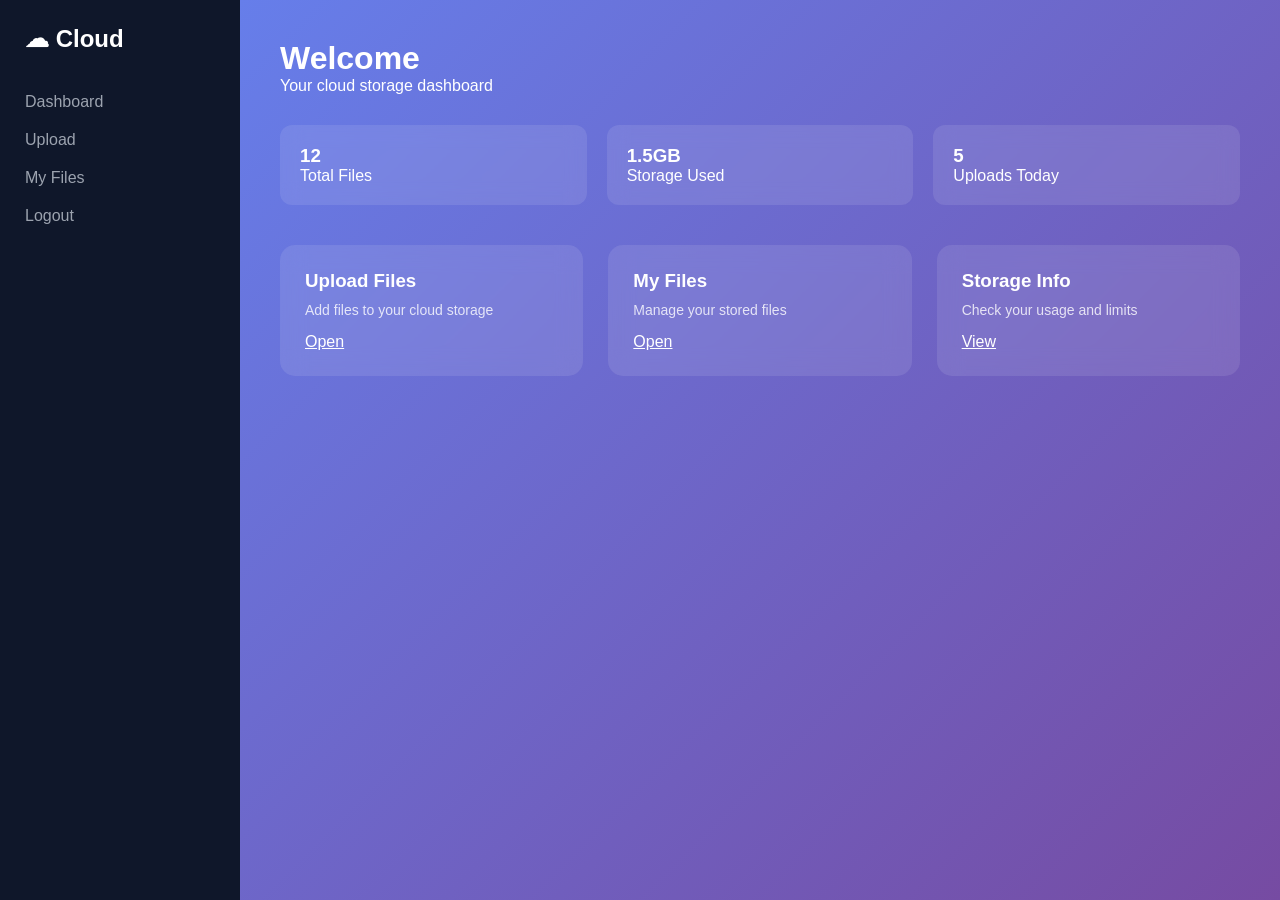
==== Frontend/dashboard.html @ 7c4956d0 "Initial frontend setup (login, register, dashboard, upload, files UI)" ====
<!DOCTYPE html>
<html lang="en">
<head>
    <meta charset="UTF-8">
    <title>Dashboard</title>
    <link rel="stylesheet" href="css/style.css">
</head>
<body>

<div class="dashboard">

    <!-- Sidebar -->
    <div class="sidebar">
        <h2>☁ Cloud</h2>
        <ul>
            <li><a href="#">Dashboard</a></li>
            <li><a href="upload.html">Upload</a></li>
            <li><a href="files.html">My Files</a></li>
            <li><a href="index.html">Logout</a></li>
        </ul>
    </div>

    <div class="main-content">

    <div class="top-bar">
        <h1>Welcome </h1>
        <p>Your cloud storage dashboard</p>
    </div>

    <!-- Stats -->
    <div class="stats">
        <div class="stat-box">
            <h3>12</h3>
            <p>Total Files</p>
        </div>

        <div class="stat-box">
            <h3>1.5GB</h3>
            <p>Storage Used</p>
        </div>

        <div class="stat-box">
            <h3>5</h3>
            <p>Uploads Today</p>
        </div>
    </div>

    <!-- Actions -->
    <div class="cards">
        <div class="card">
            <h3>Upload Files</h3>
            <p>Add files to your cloud storage</p>
            <a href="upload.html">Open</a>
        </div>

        <div class="card">
            <h3>My Files</h3>
            <p>Manage your stored files</p>
            <a href="files.html">Open</a>
        </div>

        <div class="card">
            <h3>Storage Info</h3>
            <p>Check your usage and limits</p>
            <a href="#">View</a>
        </div>
    </div>

</div>

</div>

</body>
</html>
---- Frontend/css/style.css ----
/* Reset */
* {
    margin: 0;
    padding: 0;
    box-sizing: border-box;
    font-family: 'Poppins', sans-serif;
}

/* Default body (for dashboard etc.) */
body {
    margin: 0;
}

/* ===== LOGIN / REGISTER PAGE ONLY ===== */
.auth-page {
    height: 100vh;
    background: linear-gradient(135deg, #667eea, #764ba2);
    display: flex;
    align-items: center;
    justify-content: center;
}

/* Background shapes */
.background .shape {
    position: absolute;
    border-radius: 50%;
    filter: blur(80px);
}

.shape:first-child {
    width: 300px;
    height: 300px;
    background: #ff6ec4;
    top: -100px;
    left: -100px;
}

.shape:last-child {
    width: 300px;
    height: 300px;
    background: #7873f5;
    bottom: -100px;
    right: -100px;
}

/* Login Box */
.login-box {
    position: relative;
    width: 350px;
    padding: 40px;
    border-radius: 15px;
    background: rgba(255, 255, 255, 0.1);
    backdrop-filter: blur(15px);
    color: #fff;
    text-align: center;
    box-shadow: 0 10px 25px rgba(0,0,0,0.2);
}

.login-box h2 {
    margin-bottom: 10px;
}

.login-box p {
    margin-bottom: 25px;
    font-size: 14px;
}

/* Input Fields */
.input-box {
    position: relative;
    margin-bottom: 25px;
}

.input-box input {
    width: 100%;
    padding: 12px;
    border: none;
    outline: none;
    border-radius: 8px;
    background: rgba(255,255,255,0.2);
    color: white;
}

.input-box label {
    position: absolute;
    left: 12px;
    top: 12px;
    font-size: 14px;
    color: #ddd;
    transition: 0.3s;
}

.input-box input:focus + label,
.input-box input:valid + label {
    top: -10px;
    font-size: 12px;
    color: #fff;
}

/* Button */
button {
    width: 100%;
    padding: 12px;
    border: none;
    border-radius: 8px;
    background: #ffffff;
    color: #333;
    font-weight: 600;
    cursor: pointer;
}

button:hover {
    background: #ddd;
}

/* Signup */
.signup-text {
    margin-top: 15px;
    font-size: 14px;
}

.signup-text a {
    color: #fff;
    font-weight: 500;
}

/* Eye icon */
.toggle {
    position: absolute;
    right: 10px;
    top: 12px;
    cursor: pointer;
}

/* ===== DASHBOARD ===== */
.dashboard {
    display: flex;
    height: 100vh;
    width: 100%;
}

/* Sidebar */
.sidebar {
    width: 240px;
    background: #0f172a;
    color: white;
    padding: 25px;
}

.sidebar h2 {
    margin-bottom: 40px;
}

.sidebar ul {
    list-style: none;
}

.sidebar ul li {
    margin: 20px 0;
}

.sidebar ul li a {
    color: #9ca3af;
    text-decoration: none;
}

.sidebar ul li a:hover {
    color: white;
}

/* Main Content */
.main-content {
    flex: 1;
    padding: 40px;
    background: linear-gradient(135deg, #667eea, #764ba2);
    color: white;
}

/* Top */
.top-bar {
    margin-bottom: 30px;
}

/* Stats Row */
.stats {
    display: flex;
    gap: 20px;
    margin-bottom: 40px;
}

.stat-box {
    flex: 1;
    padding: 20px;
    border-radius: 12px;
    background: rgba(255,255,255,0.1);
    backdrop-filter: blur(10px);
}

/* Cards Section */
.cards {
    display: grid;
    grid-template-columns: repeat(auto-fit, minmax(250px, 1fr));
    gap: 25px;
}

/* Card */
.card {
    background: rgba(255,255,255,0.1);
    padding: 25px;
    border-radius: 15px;
    backdrop-filter: blur(12px);
    transition: 0.3s;
}

.card:hover {
    transform: translateY(-6px);
}

.card h3 {
    margin-bottom: 10px;
}

.card p {
    font-size: 14px;
    opacity: 0.8;
}

.card a {
    display: inline-block;
    margin-top: 15px;
    color: #fff;
    font-weight: 500;
    text-decoration: underline;
}

/* Upload Page */
.upload-container {
    margin-top: 30px;
}

/* Upload Box */
.upload-box {
    border: 2px dashed rgba(255,255,255,0.4);
    border-radius: 15px;
    padding: 40px;
    text-align: center;
    cursor: pointer;
    background: rgba(255,255,255,0.05);
    transition: 0.3s;
}

.upload-box:hover {
    background: rgba(255,255,255,0.1);
}

.upload-box input {
    display: none;
}

.upload-box p {
    font-size: 16px;
    margin-bottom: 5px;
}

.upload-box span {
    font-size: 13px;
    opacity: 0.7;
}

/* Upload Button */
.upload-btn {
    margin-top: 20px;
    padding: 12px 25px;
    border: none;
    border-radius: 8px;
    background: white;
    color: #333;
    font-weight: 600;
    cursor: pointer;
}

.upload-btn:hover {
    background: #ddd;
}

/* File Table */
.file-table {
    margin-top: 30px;
    background: rgba(255,255,255,0.05);
    padding: 20px;
    border-radius: 12px;
    backdrop-filter: blur(10px);
}

/* Table */
table {
    width: 100%;
    border-collapse: collapse;
    color: white;
}

th, td {
    padding: 15px;
    text-align: left;
}

th {
    border-bottom: 1px solid rgba(255,255,255,0.2);
}

tr {
    border-bottom: 1px solid rgba(255,255,255,0.1);
}


.download, .delete {
    background: rgba(255,255,255,0.12);
    color: white;
    border: 1px solid rgba(255,255,255,0.2);
    padding: 8px 14px;
    border-radius: 8px;
    cursor: pointer;
    backdrop-filter: blur(8px);
    transition: 0.3s;
}

.download:hover, .delete:hover {
    background: rgba(255,255,255,0.25);
}

.download:hover {
    opacity: 0.8;
}

.delete:hover {
    opacity: 0.8;
}
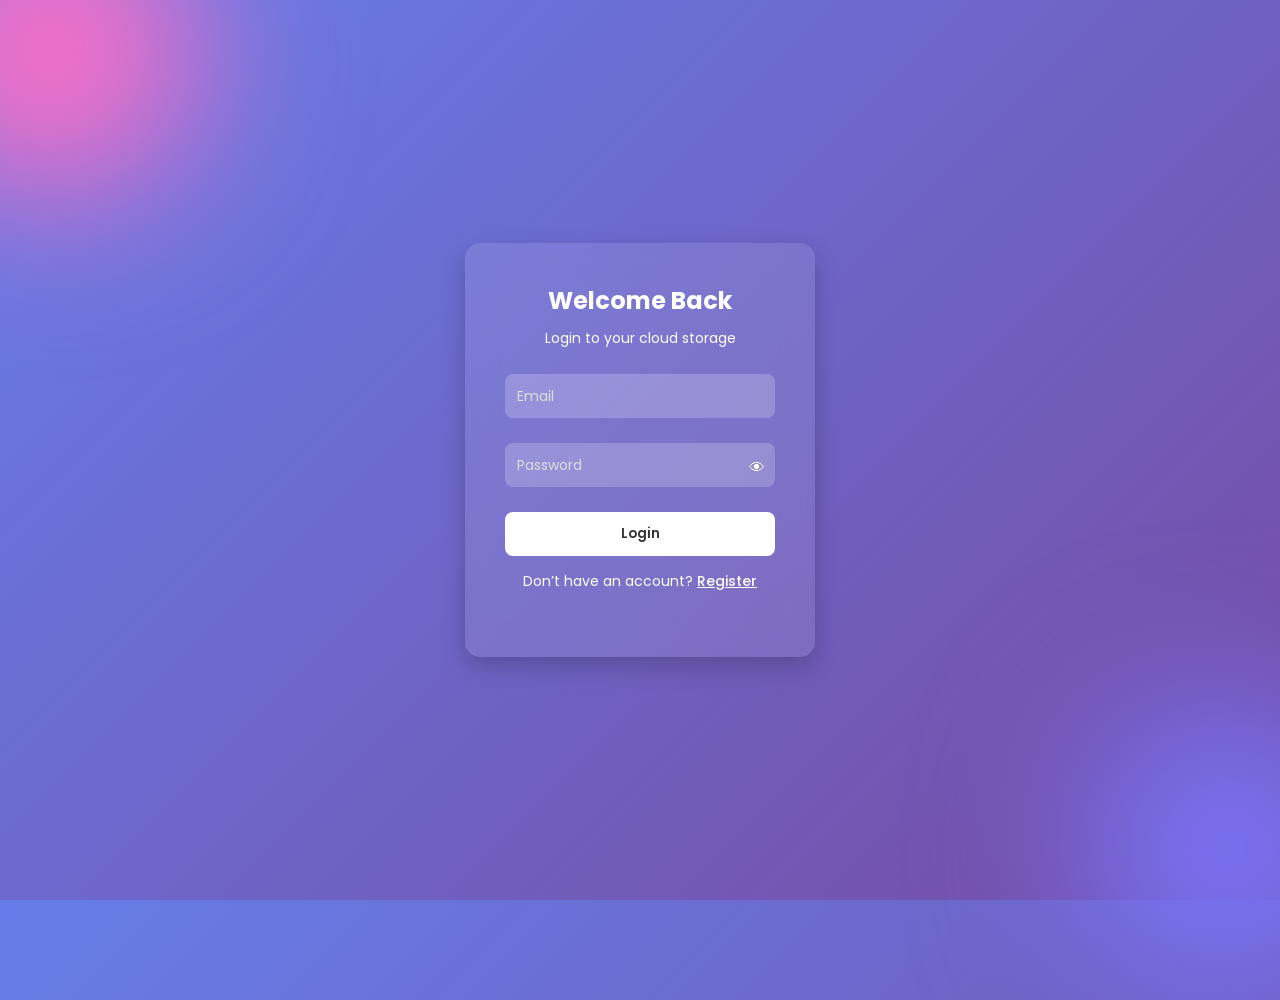
==== commit b98c2bb0: "Added dashboard script for user session handling" ====
--- a/Frontend/dashboard.html
+++ b/Frontend/dashboard.html
@@ -16,59 +16,78 @@
             <li><a href="#">Dashboard</a></li>
             <li><a href="upload.html">Upload</a></li>
             <li><a href="files.html">My Files</a></li>
-            <li><a href="index.html">Logout</a></li>
+            <li><a href="#" id="logout">Logout</a></li>
         </ul>
     </div>
 
     <div class="main-content">
 
-    <div class="top-bar">
-        <h1>Welcome </h1>
-        <p>Your cloud storage dashboard</p>
-    </div>
-
-    <!-- Stats -->
-    <div class="stats">
-        <div class="stat-box">
-            <h3>12</h3>
-            <p>Total Files</p>
+        <div class="top-bar">
+            <h1 id="welcomeText">Welcome</h1>
+            <p>Your cloud storage dashboard</p>
         </div>
 
-        <div class="stat-box">
-            <h3>1.5GB</h3>
-            <p>Storage Used</p>
+        <!-- Stats -->
+        <div class="stats">
+            <div class="stat-box">
+                <h3>12</h3>
+                <p>Total Files</p>
+            </div>
+
+            <div class="stat-box">
+                <h3>1.5GB</h3>
+                <p>Storage Used</p>
+            </div>
+
+            <div class="stat-box">
+                <h3>5</h3>
+                <p>Uploads Today</p>
+            </div>
         </div>
 
-        <div class="stat-box">
-            <h3>5</h3>
-            <p>Uploads Today</p>
-        </div>
-    </div>
+        <!-- Actions -->
+        <div class="cards">
+            <div class="card">
+                <h3>Upload Files</h3>
+                <p>Add files to your cloud storage</p>
+                <a href="upload.html">Open</a>
+            </div>
 
-    <!-- Actions -->
-    <div class="cards">
-        <div class="card">
-            <h3>Upload Files</h3>
-            <p>Add files to your cloud storage</p>
-            <a href="upload.html">Open</a>
+            <div class="card">
+                <h3>My Files</h3>
+                <p>Manage your stored files</p>
+                <a href="files.html">Open</a>
+            </div>
+
+            <div class="card">
+                <h3>Storage Info</h3>
+                <p>Check your usage and limits</p>
+                <a href="#">View</a>
+            </div>
         </div>
 
-        <div class="card">
-            <h3>My Files</h3>
-            <p>Manage your stored files</p>
-            <a href="files.html">Open</a>
-        </div>
-
-        <div class="card">
-            <h3>Storage Info</h3>
-            <p>Check your usage and limits</p>
-            <a href="#">View</a>
-        </div>
     </div>
 
 </div>
 
-</div>
+<!-- 🔥 SCRIPT -->
+<script>
+    // Get user from localStorage
+    const user = JSON.parse(localStorage.getItem("user"));
+
+    // If no user → redirect to login
+    if (!user) {
+        window.location.href = "index.html";
+    } else {
+        document.getElementById("welcomeText").innerText = "Welcome " + user.name;
+    }
+
+    // Logout
+    document.getElementById("logout").addEventListener("click", function () {
+        localStorage.removeItem("user");
+        window.location.href = "index.html";
+    });
+</script>
 
 </body>
 </html>
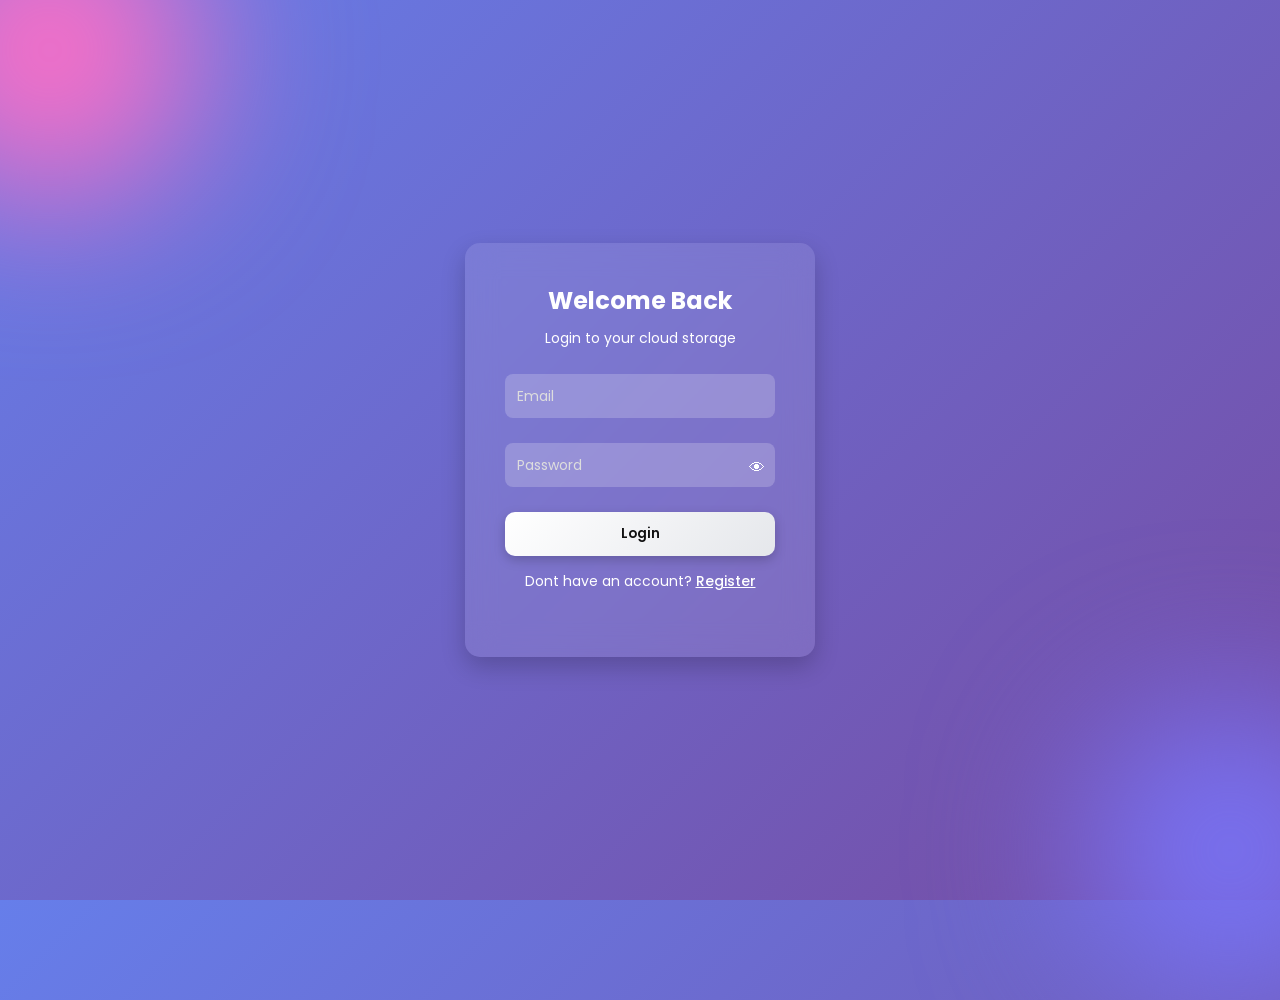
==== commit dd058daf: "Replaced alerts with custom messages" ====
--- a/Frontend/dashboard.html
+++ b/Frontend/dashboard.html
@@ -1,4 +1,5 @@
 <!DOCTYPE html>
+
 <html lang="en">
 <head>
     <meta charset="UTF-8">
@@ -9,85 +10,169 @@
 
 <div class="dashboard">
 
-    <!-- Sidebar -->
-    <div class="sidebar">
-        <h2>☁ Cloud</h2>
-        <ul>
-            <li><a href="#">Dashboard</a></li>
-            <li><a href="upload.html">Upload</a></li>
-            <li><a href="files.html">My Files</a></li>
-            <li><a href="#" id="logout">Logout</a></li>
-        </ul>
+```
+<!-- Sidebar -->
+<div class="sidebar">
+    <h2>☁ Cloud</h2>
+    <ul>
+        <li><a href="#">Dashboard</a></li>
+        <li><a href="upload.html">Upload</a></li>
+        <li><a href="files.html">My Files</a></li>
+        <li><a href="#" id="logout">Logout</a></li>
+    </ul>
+</div>
+
+<!-- Main Content -->
+<div class="main-content">
+
+    <div class="top-bar">
+        <h1 id="welcomeText">Welcome</h1>
+        <p>Your cloud storage dashboard</p>
     </div>
 
-    <div class="main-content">
-
-        <div class="top-bar">
-            <h1 id="welcomeText">Welcome</h1>
-            <p>Your cloud storage dashboard</p>
+    <!-- Stats -->
+    <div class="stats">
+        <div class="stat-box">
+            <h3 id="totalFiles">0</h3>
+            <p>Total Files</p>
         </div>
 
-        <!-- Stats -->
-        <div class="stats">
-            <div class="stat-box">
-                <h3>12</h3>
-                <p>Total Files</p>
-            </div>
-
-            <div class="stat-box">
-                <h3>1.5GB</h3>
-                <p>Storage Used</p>
-            </div>
-
-            <div class="stat-box">
-                <h3>5</h3>
-                <p>Uploads Today</p>
-            </div>
+        <div class="stat-box">
+            <h3 id="storageUsed">0 MB</h3>
+            <p>Storage Used</p>
         </div>
 
-        <!-- Actions -->
-        <div class="cards">
-            <div class="card">
-                <h3>Upload Files</h3>
-                <p>Add files to your cloud storage</p>
-                <a href="upload.html">Open</a>
-            </div>
+        <div class="stat-box">
+            <h3 id="uploadsToday">0</h3>
+            <p>Uploads Today</p>
+        </div>
+    </div>
 
-            <div class="card">
-                <h3>My Files</h3>
-                <p>Manage your stored files</p>
-                <a href="files.html">Open</a>
-            </div>
-
-            <div class="card">
-                <h3>Storage Info</h3>
-                <p>Check your usage and limits</p>
-                <a href="#">View</a>
-            </div>
+    <!-- Actions -->
+    <div class="cards">
+        <div class="card">
+            <h3>Upload Files</h3>
+            <p>Add files to your cloud storage</p>
+            <a href="upload.html">Open</a>
         </div>
 
+        <div class="card">
+            <h3>My Files</h3>
+            <p>Manage your stored files</p>
+            <a href="files.html">Open</a>
+        </div>
+
+        <div class="card">
+            <h3>Storage Info</h3>
+            <p>Check your usage and limits</p>
+            <a href="#" onclick="showStorage()">View</a>
+        </div>
     </div>
 
 </div>
+```
 
-<!-- 🔥 SCRIPT -->
+</div>
+
+<!-- ✅ Message Box -->
+
+<div id="messageBox" class="message-box"></div>
+
 <script>
-    // Get user from localStorage
-    const user = JSON.parse(localStorage.getItem("user"));
+const user = JSON.parse(localStorage.getItem("user"));
+const token = localStorage.getItem("token");
 
-    // If no user → redirect to login
-    if (!user) {
-        window.location.href = "index.html";
-    } else {
-        document.getElementById("welcomeText").innerText = "Welcome " + user.name;
+// Protect page
+if (!user || !token) {
+    window.location.href = "index.html";
+} else {
+    document.getElementById("welcomeText").innerText = "Welcome " + user.name;
+}
+
+// Logout
+document.getElementById("logout").addEventListener("click", () => {
+    localStorage.removeItem("user");
+    localStorage.removeItem("token");
+    window.location.href = "index.html";
+});
+
+// ✅ Message function
+function showMessage(text, type = "success") {
+    const box = document.getElementById("messageBox");
+
+    box.innerText = text;
+    box.className = "message-box show " + type;
+
+    setTimeout(() => {
+        box.classList.remove("show");
+    }, 2500);
+}
+
+// Load stats
+async function loadStats() {
+    try {
+        const res = await fetch("http://127.0.0.1:5000/files", {
+            headers: {
+                "Authorization": token
+            }
+        });
+
+        const files = await res.json();
+
+        // Total files
+        document.getElementById("totalFiles").innerText = files.length;
+
+        // Storage used
+        let totalSize = 0;
+        files.forEach(file => {
+            totalSize += Number(file.size) || 0;
+        });
+
+        const sizeMB = (totalSize / (1024 * 1024)).toFixed(2);
+        document.getElementById("storageUsed").innerText = sizeMB + " MB";
+
+        // Uploads today
+        const today = new Date().toDateString();
+        const todayCount = files.filter(file => {
+            return new Date(file.uploaded_at).toDateString() === today;
+        }).length;
+
+        document.getElementById("uploadsToday").innerText = todayCount;
+
+    } catch (error) {
+        showMessage("Error loading data ❌", "error");
     }
+}
 
-    // Logout
-    document.getElementById("logout").addEventListener("click", function () {
-        localStorage.removeItem("user");
-        window.location.href = "index.html";
-    });
+// Storage info
+async function showStorage() {
+    try {
+        const res = await fetch("http://127.0.0.1:5000/files", {
+            headers: {
+                "Authorization": token
+            }
+        });
+
+        const files = await res.json();
+
+        let totalSize = 0;
+        files.forEach(file => {
+            totalSize += Number(file.size) || 0;
+        });
+
+        const usedMB = (totalSize / (1024 * 1024)).toFixed(2);
+        const maxStorageMB = 100;
+        const percent = ((usedMB / maxStorageMB) * 100).toFixed(1);
+
+        showMessage(`📦 ${usedMB} MB used • ${percent}% of ${maxStorageMB} MB`);
+
+    } catch (error) {
+        showMessage("Error fetching storage info ❌", "error");
+    }
+}
+
+loadStats();
 </script>
 
 </body>
-</html>+</html>
--- a/Frontend/css/style.css
+++ b/Frontend/css/style.css
@@ -1,337 +1,348 @@
-/* Reset */
+/* ================= RESET ================= */
+
 * {
-    margin: 0;
-    padding: 0;
-    box-sizing: border-box;
-    font-family: 'Poppins', sans-serif;
-}
-
-/* Default body (for dashboard etc.) */
+  margin: 0;
+  padding: 0;
+  box-sizing: border-box;
+  font-family: 'Poppins', sans-serif;
+  transition: all 0.25s ease;
+  }
+
 body {
-    margin: 0;
-}
-
-/* ===== LOGIN / REGISTER PAGE ONLY ===== */
+margin: 0;
+}
+
+/* ================= AUTH (LOGIN / REGISTER) ================= */
 .auth-page {
-    height: 100vh;
-    background: linear-gradient(135deg, #667eea, #764ba2);
-    display: flex;
-    align-items: center;
-    justify-content: center;
+height: 100vh;
+background: linear-gradient(135deg, #667eea, #764ba2);
+display: flex;
+align-items: center;
+justify-content: center;
 }
 
 /* Background shapes */
 .background .shape {
-    position: absolute;
-    border-radius: 50%;
-    filter: blur(80px);
+position: absolute;
+border-radius: 50%;
+filter: blur(80px);
 }
 
 .shape:first-child {
-    width: 300px;
-    height: 300px;
-    background: #ff6ec4;
-    top: -100px;
-    left: -100px;
+width: 300px;
+height: 300px;
+background: #ff6ec4;
+top: -100px;
+left: -100px;
 }
 
 .shape:last-child {
-    width: 300px;
-    height: 300px;
-    background: #7873f5;
-    bottom: -100px;
-    right: -100px;
-}
-
-/* Login Box */
+width: 300px;
+height: 300px;
+background: #7873f5;
+bottom: -100px;
+right: -100px;
+}
+
+/* Login/Register box */
 .login-box {
-    position: relative;
-    width: 350px;
-    padding: 40px;
-    border-radius: 15px;
-    background: rgba(255, 255, 255, 0.1);
-    backdrop-filter: blur(15px);
-    color: #fff;
-    text-align: center;
-    box-shadow: 0 10px 25px rgba(0,0,0,0.2);
+width: 350px;
+padding: 40px;
+border-radius: 15px;
+background: rgba(255, 255, 255, 0.1);
+backdrop-filter: blur(15px);
+color: #fff;
+text-align: center;
+box-shadow: 0 10px 25px rgba(0,0,0,0.2);
 }
 
 .login-box h2 {
-    margin-bottom: 10px;
+margin-bottom: 10px;
 }
 
 .login-box p {
-    margin-bottom: 25px;
-    font-size: 14px;
-}
-
-/* Input Fields */
+margin-bottom: 25px;
+font-size: 14px;
+}
+
+/* Inputs */
 .input-box {
-    position: relative;
-    margin-bottom: 25px;
+position: relative;
+margin-bottom: 25px;
 }
 
 .input-box input {
-    width: 100%;
-    padding: 12px;
-    border: none;
-    outline: none;
-    border-radius: 8px;
-    background: rgba(255,255,255,0.2);
-    color: white;
+width: 100%;
+padding: 12px;
+border-radius: 8px;
+border: none;
+outline: none;
+background: rgba(255,255,255,0.2);
+color: white;
 }
 
 .input-box label {
-    position: absolute;
-    left: 12px;
-    top: 12px;
-    font-size: 14px;
-    color: #ddd;
-    transition: 0.3s;
-}
-
+position: absolute;
+left: 12px;
+top: 12px;
+font-size: 14px;
+color: #ddd;
+transition: 0.2s ease;
+}
+
+/* ✅ FIXED FLOATING LABEL */
 .input-box input:focus + label,
-.input-box input:valid + label {
-    top: -10px;
-    font-size: 12px;
-    color: #fff;
+.input-box input:not(:placeholder-shown) + label {
+top: -10px;
+font-size: 12px;
+color: #fff;
+}
+
+/* Toggle eye */
+.toggle {
+position: absolute;
+right: 10px;
+top: 12px;
+cursor: pointer;
 }
 
 /* Button */
 button {
-    width: 100%;
-    padding: 12px;
-    border: none;
-    border-radius: 8px;
-    background: #ffffff;
-    color: #333;
-    font-weight: 600;
-    cursor: pointer;
+width: 100%;
+padding: 12px;
+border-radius: 10px;
+border: none;
+background: linear-gradient(135deg, #ffffff, #e5e7eb);
+color: #111;
+font-weight: 600;
+cursor: pointer;
+box-shadow: 0 4px 12px rgba(0,0,0,0.2);
 }
 
 button:hover {
-    background: #ddd;
-}
-
-/* Signup */
+background: #ddd;
+}
+
+/* Signup text */
 .signup-text {
-    margin-top: 15px;
-    font-size: 14px;
+margin-top: 15px;
+font-size: 14px;
 }
 
 .signup-text a {
-    color: #fff;
-    font-weight: 500;
-}
-
-/* Eye icon */
-.toggle {
-    position: absolute;
-    right: 10px;
-    top: 12px;
-    cursor: pointer;
-}
-
-/* ===== DASHBOARD ===== */
+color: #fff;
+font-weight: 500;
+}
+
+/* ================= DASHBOARD ================= */
 .dashboard {
-    display: flex;
-    height: 100vh;
-    width: 100%;
+display: flex;
+height: 100vh;
+width: 100%;
 }
 
 /* Sidebar */
 .sidebar {
-    width: 240px;
-    background: #0f172a;
-    color: white;
-    padding: 25px;
+width: 240px;
+background: #0f172a;
+color: white;
+padding: 25px;
 }
 
 .sidebar h2 {
-    margin-bottom: 40px;
+margin-bottom: 40px;
 }
 
 .sidebar ul {
-    list-style: none;
+list-style: none;
 }
 
 .sidebar ul li {
-    margin: 20px 0;
+margin: 20px 0;
 }
 
 .sidebar ul li a {
-    color: #9ca3af;
-    text-decoration: none;
+color: #9ca3af;
+text-decoration: none;
 }
 
 .sidebar ul li a:hover {
-    color: white;
-}
-
-/* Main Content */
+color: white;
+padding-left: 6px;
+}
+
+/* Main */
 .main-content {
-    flex: 1;
-    padding: 40px;
-    background: linear-gradient(135deg, #667eea, #764ba2);
-    color: white;
+flex: 1;
+padding: 40px;
+background: linear-gradient(135deg, #667eea, #764ba2);
+color: white;
 }
 
 /* Top */
 .top-bar {
-    margin-bottom: 30px;
-}
-
-/* Stats Row */
+margin-bottom: 30px;
+}
+
+/* Stats */
 .stats {
-    display: flex;
-    gap: 20px;
-    margin-bottom: 40px;
+display: flex;
+gap: 20px;
+margin-bottom: 40px;
 }
 
 .stat-box {
-    flex: 1;
-    padding: 20px;
-    border-radius: 12px;
-    background: rgba(255,255,255,0.1);
-    backdrop-filter: blur(10px);
-}
-
-/* Cards Section */
+flex: 1;
+padding: 20px;
+border-radius: 12px;
+background: rgba(255,255,255,0.1);
+backdrop-filter: blur(10px);
+}
+
+/* Cards */
 .cards {
-    display: grid;
-    grid-template-columns: repeat(auto-fit, minmax(250px, 1fr));
-    gap: 25px;
-}
-
-/* Card */
+display: grid;
+grid-template-columns: repeat(auto-fit, minmax(250px, 1fr));
+gap: 25px;
+}
+
 .card {
-    background: rgba(255,255,255,0.1);
-    padding: 25px;
-    border-radius: 15px;
-    backdrop-filter: blur(12px);
-    transition: 0.3s;
+background: rgba(255,255,255,0.1);
+padding: 25px;
+border-radius: 15px;
+backdrop-filter: blur(12px);
 }
 
 .card:hover {
-    transform: translateY(-6px);
+transform: translateY(-6px) scale(1.02);
 }
 
 .card h3 {
-    margin-bottom: 10px;
+margin-bottom: 10px;
 }
 
 .card p {
-    font-size: 14px;
-    opacity: 0.8;
+font-size: 14px;
+opacity: 0.8;
 }
 
 .card a {
-    display: inline-block;
-    margin-top: 15px;
-    color: #fff;
-    font-weight: 500;
-    text-decoration: underline;
-}
-
-/* Upload Page */
+display: inline-block;
+margin-top: 15px;
+color: #fff;
+font-weight: 500;
+text-decoration: underline;
+}
+
+/* ================= UPLOAD ================= */
 .upload-container {
-    margin-top: 30px;
-}
-
-/* Upload Box */
+margin-top: 30px;
+}
+
 .upload-box {
-    border: 2px dashed rgba(255,255,255,0.4);
-    border-radius: 15px;
-    padding: 40px;
-    text-align: center;
-    cursor: pointer;
-    background: rgba(255,255,255,0.05);
-    transition: 0.3s;
+border: 2px dashed rgba(255,255,255,0.4);
+border-radius: 15px;
+padding: 40px;
+text-align: center;
+cursor: pointer;
+background: rgba(255,255,255,0.05);
 }
 
 .upload-box:hover {
-    background: rgba(255,255,255,0.1);
+background: rgba(255,255,255,0.12);
+transform: scale(1.02);
 }
 
 .upload-box input {
-    display: none;
-}
-
-.upload-box p {
-    font-size: 16px;
-    margin-bottom: 5px;
-}
-
-.upload-box span {
-    font-size: 13px;
-    opacity: 0.7;
-}
-
-/* Upload Button */
+display: none;
+}
+
+/* Upload button */
 .upload-btn {
-    margin-top: 20px;
-    padding: 12px 25px;
-    border: none;
-    border-radius: 8px;
-    background: white;
-    color: #333;
-    font-weight: 600;
-    cursor: pointer;
+margin-top: 20px;
+padding: 12px 25px;
+border-radius: 8px;
+background: white;
+color: #333;
+font-weight: 600;
+cursor: pointer;
 }
 
 .upload-btn:hover {
-    background: #ddd;
-}
-
-/* File Table */
+background: #ddd;
+}
+
+/* ================= FILE TABLE ================= */
 .file-table {
-    margin-top: 30px;
-    background: rgba(255,255,255,0.05);
-    padding: 20px;
-    border-radius: 12px;
-    backdrop-filter: blur(10px);
-}
-
-/* Table */
+margin-top: 30px;
+background: rgba(255,255,255,0.05);
+padding: 20px;
+border-radius: 12px;
+backdrop-filter: blur(10px);
+}
+
 table {
-    width: 100%;
-    border-collapse: collapse;
-    color: white;
+width: 100%;
+border-collapse: collapse;
+color: white;
 }
 
 th, td {
-    padding: 15px;
-    text-align: left;
+padding: 15px;
+text-align: left;
 }
 
 th {
-    border-bottom: 1px solid rgba(255,255,255,0.2);
+border-bottom: 1px solid rgba(255,255,255,0.2);
 }
 
 tr {
-    border-bottom: 1px solid rgba(255,255,255,0.1);
-}
-
-
+border-bottom: 1px solid rgba(255,255,255,0.1);
+}
+
+tr:hover {
+background: rgba(255,255,255,0.08);
+}
+
+/* Buttons */
 .download, .delete {
-    background: rgba(255,255,255,0.12);
-    color: white;
-    border: 1px solid rgba(255,255,255,0.2);
-    padding: 8px 14px;
-    border-radius: 8px;
-    cursor: pointer;
-    backdrop-filter: blur(8px);
-    transition: 0.3s;
-}
-
-.download:hover, .delete:hover {
-    background: rgba(255,255,255,0.25);
-}
-
-.download:hover {
-    opacity: 0.8;
-}
-
+background: rgba(255,255,255,0.12);
+color: white;
+border: 1px solid rgba(255,255,255,0.2);
+padding: 8px 14px;
+border-radius: 8px;
+cursor: pointer;
+backdrop-filter: blur(8px);
+}
+
+.download:hover,
 .delete:hover {
-    opacity: 0.8;
-}+background: rgba(255,255,255,0.25);
+}
+
+/* ================= MESSAGE BOX ================= */
+.message-box {
+position: fixed;
+top: 20px;
+right: 20px;
+background: #333;
+color: #fff;
+padding: 12px 18px;
+border-radius: 8px;
+font-size: 14px;
+opacity: 0;
+z-index: 1000;
+box-shadow: 0 6px 20px rgba(0,0,0,0.3);
+}
+
+.message-box.show {
+opacity: 1;
+}
+
+.message-box.success {
+background: #28a745;
+}
+
+.message-box.error {
+background: #dc3545;
+}
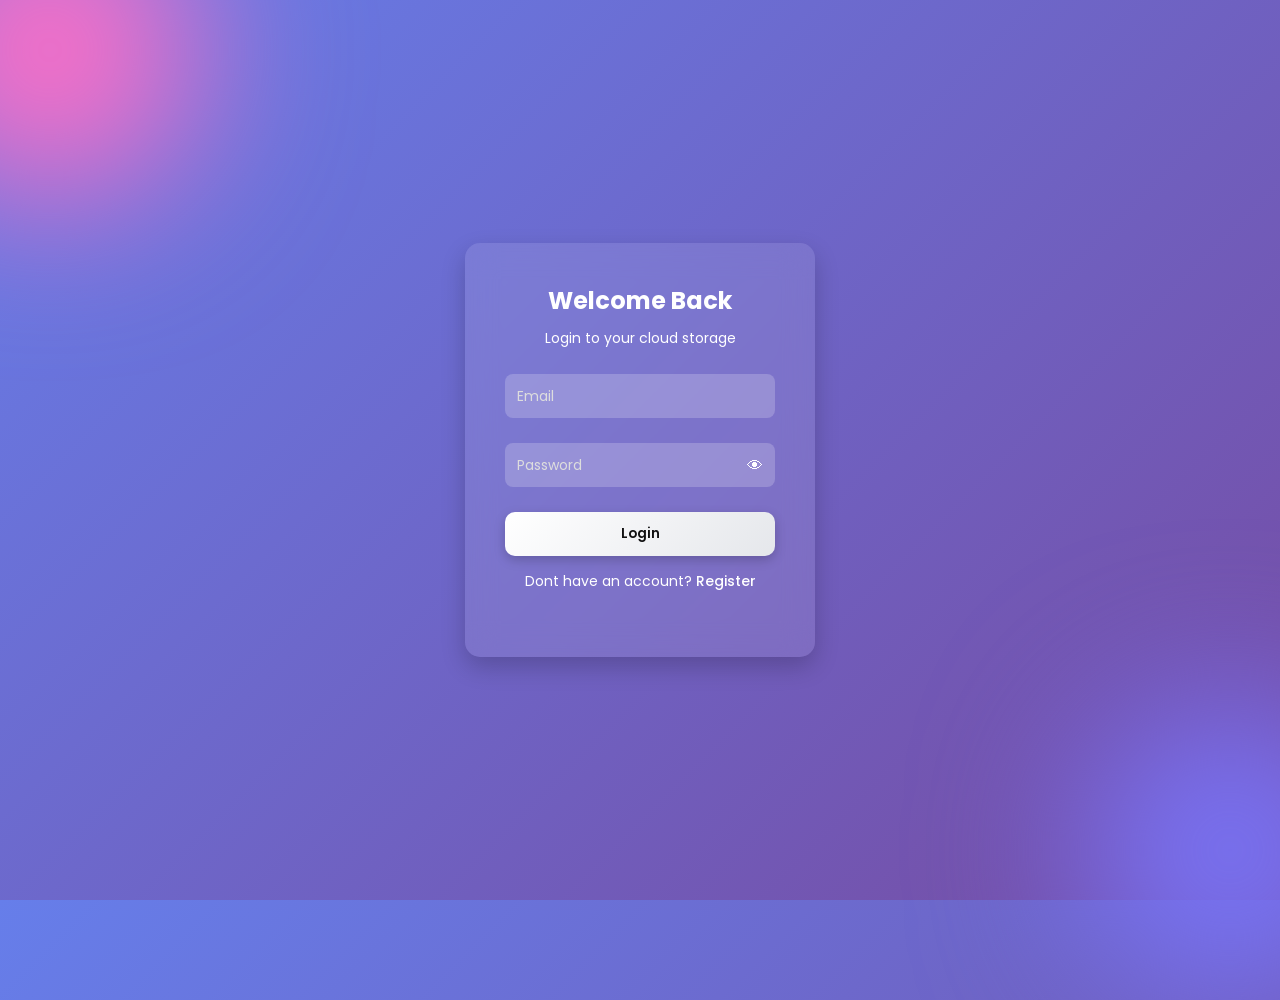
==== commit ea922141: "Added mobile responsive layout for dashboard, upload, and files" ====
--- a/Frontend/dashboard.html
+++ b/Frontend/dashboard.html
@@ -5,12 +5,12 @@
     <meta charset="UTF-8">
     <title>Dashboard</title>
     <link rel="stylesheet" href="css/style.css">
+    <meta name="viewport" content="width=device-width, initial-scale=1.0">
 </head>
 <body>
 
 <div class="dashboard">
 
-```
 <!-- Sidebar -->
 <div class="sidebar">
     <h2>☁ Cloud</h2>
@@ -70,13 +70,30 @@
     </div>
 
 </div>
-```
-
-</div>
-
-<!-- ✅ Message Box -->
+
+</div>
+
+<!-- ✅ MESSAGE BOX -->
 
 <div id="messageBox" class="message-box"></div>
+
+<!-- ✅ STORAGE MODAL -->
+
+<div id="storageModal" class="modal">
+    <div class="modal-content">
+        <h2>Storage Info</h2>
+
+
+    <p id="storageText"></p>
+
+    <div class="progress-bar">
+        <div id="progressFill"></div>
+    </div>
+
+    <button onclick="closeModal()">Close</button>
+</div>
+
+</div>
 
 <script>
 const user = JSON.parse(localStorage.getItem("user"));
@@ -96,7 +113,7 @@
     window.location.href = "index.html";
 });
 
-// ✅ Message function
+// ✅ CENTER MESSAGE
 function showMessage(text, type = "success") {
     const box = document.getElementById("messageBox");
 
@@ -119,10 +136,8 @@
 
         const files = await res.json();
 
-        // Total files
         document.getElementById("totalFiles").innerText = files.length;
 
-        // Storage used
         let totalSize = 0;
         files.forEach(file => {
             totalSize += Number(file.size) || 0;
@@ -131,7 +146,6 @@
         const sizeMB = (totalSize / (1024 * 1024)).toFixed(2);
         document.getElementById("storageUsed").innerText = sizeMB + " MB";
 
-        // Uploads today
         const today = new Date().toDateString();
         const todayCount = files.filter(file => {
             return new Date(file.uploaded_at).toDateString() === today;
@@ -144,7 +158,7 @@
     }
 }
 
-// Storage info
+// ✅ STORAGE MODAL (NEW)
 async function showStorage() {
     try {
         const res = await fetch("http://127.0.0.1:5000/files", {
@@ -164,11 +178,21 @@
         const maxStorageMB = 100;
         const percent = ((usedMB / maxStorageMB) * 100).toFixed(1);
 
-        showMessage(`📦 ${usedMB} MB used • ${percent}% of ${maxStorageMB} MB`);
+        document.getElementById("storageText").innerText =
+            `${usedMB} MB used out of ${maxStorageMB} MB`;
+
+        document.getElementById("progressFill").style.width = percent + "%";
+
+        document.getElementById("storageModal").style.display = "flex";
 
     } catch (error) {
-        showMessage("Error fetching storage info ❌", "error");
+        showMessage("Error fetching storage ❌", "error");
     }
+}
+
+// Close modal
+function closeModal() {
+    document.getElementById("storageModal").style.display = "none";
 }
 
 loadStats();
--- a/Frontend/css/style.css
+++ b/Frontend/css/style.css
@@ -1,348 +1,476 @@
 /* ================= RESET ================= */
-
 * {
-  margin: 0;
-  padding: 0;
-  box-sizing: border-box;
-  font-family: 'Poppins', sans-serif;
-  transition: all 0.25s ease;
-  }
+    margin: 0;
+    padding: 0;
+    box-sizing: border-box;
+    font-family: 'Poppins', sans-serif;
+    transition: all 0.25s ease;
+}
 
 body {
-margin: 0;
+    margin: 0;
+    background-color: #0f172a; /* Provides a solid base for transitions */
 }
 
 /* ================= AUTH (LOGIN / REGISTER) ================= */
 .auth-page {
-height: 100vh;
-background: linear-gradient(135deg, #667eea, #764ba2);
-display: flex;
-align-items: center;
-justify-content: center;
+    height: 100vh;
+    background: linear-gradient(135deg, #667eea, #764ba2);
+    display: flex;
+    align-items: center;
+    justify-content: center;
+    position: relative; /* Contain shapes */
+    overflow: hidden;
 }
 
 /* Background shapes */
 .background .shape {
-position: absolute;
-border-radius: 50%;
-filter: blur(80px);
+    position: absolute;
+    border-radius: 50%;
+    filter: blur(80px);
 }
 
 .shape:first-child {
-width: 300px;
-height: 300px;
-background: #ff6ec4;
-top: -100px;
-left: -100px;
+    width: 300px;
+    height: 300px;
+    background: #ff6ec4;
+    top: -100px;
+    left: -100px;
 }
 
 .shape:last-child {
-width: 300px;
-height: 300px;
-background: #7873f5;
-bottom: -100px;
-right: -100px;
+    width: 300px;
+    height: 300px;
+    background: #7873f5;
+    bottom: -100px;
+    right: -100px;
 }
 
 /* Login/Register box */
 .login-box {
-width: 350px;
-padding: 40px;
-border-radius: 15px;
-background: rgba(255, 255, 255, 0.1);
-backdrop-filter: blur(15px);
-color: #fff;
-text-align: center;
-box-shadow: 0 10px 25px rgba(0,0,0,0.2);
+    width: 350px;
+    padding: 40px;
+    border-radius: 15px;
+    background: rgba(255, 255, 255, 0.1);
+    backdrop-filter: blur(15px);
+    -webkit-backdrop-filter: blur(15px);
+    color: #fff;
+    text-align: center;
+    box-shadow: 0 10px 25px rgba(0,0,0,0.2);
+    z-index: 10;
 }
 
 .login-box h2 {
-margin-bottom: 10px;
+    margin-bottom: 10px;
 }
 
 .login-box p {
-margin-bottom: 25px;
-font-size: 14px;
+    margin-bottom: 25px;
+    font-size: 14px;
 }
 
 /* Inputs */
 .input-box {
-position: relative;
-margin-bottom: 25px;
+    position: relative;
+    margin-bottom: 25px;
 }
 
 .input-box input {
-width: 100%;
-padding: 12px;
-border-radius: 8px;
-border: none;
-outline: none;
-background: rgba(255,255,255,0.2);
-color: white;
+    width: 100%;
+    padding: 18px 12px 6px; /* Space for the floating label */
+    border-radius: 8px;
+    border: none;
+    outline: none;
+    background: rgba(255,255,255,0.2);
+    color: white;
 }
 
 .input-box label {
-position: absolute;
-left: 12px;
-top: 12px;
-font-size: 14px;
-color: #ddd;
-transition: 0.2s ease;
+    position: absolute;
+    left: 12px;
+    top: 50%;
+    transform: translateY(-50%);
+    font-size: 14px;
+    color: #ddd;
+    transition: 0.2s ease;
+    pointer-events: none;
 }
 
 /* ✅ FIXED FLOATING LABEL */
 .input-box input:focus + label,
 .input-box input:not(:placeholder-shown) + label {
-top: -10px;
-font-size: 12px;
-color: #fff;
+    top: 10px; /* Move within input padding */
+    transform: translateY(0);
+    font-size: 11px;
+    color: #fff;
 }
 
 /* Toggle eye */
 .toggle {
-position: absolute;
-right: 10px;
-top: 12px;
-cursor: pointer;
+    position: absolute;
+    right: 12px;
+    top: 50%;
+    transform: translateY(-50%);
+    cursor: pointer;
+    z-index: 5;
 }
 
 /* Button */
 button {
-width: 100%;
-padding: 12px;
-border-radius: 10px;
-border: none;
-background: linear-gradient(135deg, #ffffff, #e5e7eb);
-color: #111;
-font-weight: 600;
-cursor: pointer;
-box-shadow: 0 4px 12px rgba(0,0,0,0.2);
+    width: 100%;
+    padding: 12px;
+    border-radius: 10px;
+    border: none;
+    background: linear-gradient(135deg, #ffffff, #e5e7eb);
+    color: #111;
+    font-weight: 600;
+    cursor: pointer;
+    box-shadow: 0 4px 12px rgba(0,0,0,0.2);
 }
 
 button:hover {
-background: #ddd;
+    background: #ddd;
 }
 
 /* Signup text */
 .signup-text {
-margin-top: 15px;
-font-size: 14px;
+    margin-top: 15px;
+    font-size: 14px;
 }
 
 .signup-text a {
-color: #fff;
-font-weight: 500;
+    color: #fff;
+    font-weight: 500;
+    text-decoration: none;
 }
 
 /* ================= DASHBOARD ================= */
 .dashboard {
-display: flex;
-height: 100vh;
-width: 100%;
+    display: flex;
+    min-height: 100vh;
+    width: 100%;
 }
 
 /* Sidebar */
 .sidebar {
-width: 240px;
-background: #0f172a;
-color: white;
-padding: 25px;
+    width: 240px;
+    background: #0f172a;
+    color: white;
+    padding: 25px;
+    flex-shrink: 0; /* Prevents sidebar from shrinking */
 }
 
 .sidebar h2 {
-margin-bottom: 40px;
+    margin-bottom: 40px;
+    color: #7873f5;
 }
 
 .sidebar ul {
-list-style: none;
+    list-style: none;
 }
 
 .sidebar ul li {
-margin: 20px 0;
+    margin: 20px 0;
 }
 
 .sidebar ul li a {
-color: #9ca3af;
-text-decoration: none;
+    color: #9ca3af;
+    text-decoration: none;
+    display: block;
 }
 
 .sidebar ul li a:hover {
-color: white;
-padding-left: 6px;
+    color: white;
+    padding-left: 8px;
 }
 
 /* Main */
 .main-content {
-flex: 1;
-padding: 40px;
-background: linear-gradient(135deg, #667eea, #764ba2);
-color: white;
+    flex: 1;
+    padding: 40px;
+    background: linear-gradient(135deg, #667eea, #764ba2);
+    color: white;
+    overflow-y: auto; /* Ensures content is scrollable */
 }
 
 /* Top */
 .top-bar {
-margin-bottom: 30px;
+    margin-bottom: 30px;
 }
 
 /* Stats */
 .stats {
-display: flex;
-gap: 20px;
-margin-bottom: 40px;
+    display: flex;
+    gap: 20px;
+    margin-bottom: 40px;
+    flex-wrap: wrap;
 }
 
 .stat-box {
-flex: 1;
-padding: 20px;
-border-radius: 12px;
-background: rgba(255,255,255,0.1);
-backdrop-filter: blur(10px);
+    flex: 1;
+    min-width: 180px;
+    padding: 20px;
+    border-radius: 12px;
+    background: rgba(255,255,255,0.1);
+    backdrop-filter: blur(10px);
+    -webkit-backdrop-filter: blur(10px);
 }
 
 /* Cards */
 .cards {
-display: grid;
-grid-template-columns: repeat(auto-fit, minmax(250px, 1fr));
-gap: 25px;
+    display: grid;
+    grid-template-columns: repeat(auto-fit, minmax(250px, 1fr));
+    gap: 25px;
 }
 
 .card {
-background: rgba(255,255,255,0.1);
-padding: 25px;
-border-radius: 15px;
-backdrop-filter: blur(12px);
+    background: rgba(255,255,255,0.1);
+    padding: 25px;
+    border-radius: 15px;
+    backdrop-filter: blur(12px);
+    -webkit-backdrop-filter: blur(12px);
+    transition: transform 0.3s ease;
 }
 
 .card:hover {
-transform: translateY(-6px) scale(1.02);
+    transform: translateY(-6px);
 }
 
 .card h3 {
-margin-bottom: 10px;
+    margin-bottom: 10px;
 }
 
 .card p {
-font-size: 14px;
-opacity: 0.8;
+    font-size: 14px;
+    opacity: 0.8;
 }
 
 .card a {
-display: inline-block;
-margin-top: 15px;
-color: #fff;
-font-weight: 500;
-text-decoration: underline;
+    display: inline-block;
+    margin-top: 15px;
+    color: #fff;
+    font-weight: 500;
+    text-decoration: underline;
 }
 
 /* ================= UPLOAD ================= */
 .upload-container {
-margin-top: 30px;
+    margin-top: 30px;
 }
 
 .upload-box {
-border: 2px dashed rgba(255,255,255,0.4);
-border-radius: 15px;
-padding: 40px;
-text-align: center;
-cursor: pointer;
-background: rgba(255,255,255,0.05);
+    border: 2px dashed rgba(255,255,255,0.4);
+    border-radius: 15px;
+    padding: 40px;
+    text-align: center;
+    cursor: pointer;
+    background: rgba(255,255,255,0.05);
 }
 
 .upload-box:hover {
-background: rgba(255,255,255,0.12);
-transform: scale(1.02);
+    background: rgba(255,255,255,0.12);
 }
 
 .upload-box input {
-display: none;
+    display: none;
 }
 
 /* Upload button */
 .upload-btn {
-margin-top: 20px;
-padding: 12px 25px;
-border-radius: 8px;
-background: white;
-color: #333;
-font-weight: 600;
-cursor: pointer;
-}
-
-.upload-btn:hover {
-background: #ddd;
+    margin-top: 20px;
+    padding: 12px 25px;
+    border-radius: 8px;
+    background: white;
+    color: #333;
+    font-weight: 600;
+    cursor: pointer;
+    border: none;
 }
 
 /* ================= FILE TABLE ================= */
 .file-table {
-margin-top: 30px;
-background: rgba(255,255,255,0.05);
-padding: 20px;
-border-radius: 12px;
-backdrop-filter: blur(10px);
+    margin-top: 30px;
+    background: rgba(255,255,255,0.05);
+    padding: 20px;
+    border-radius: 12px;
+    backdrop-filter: blur(10px);
+    -webkit-backdrop-filter: blur(10px);
+    overflow-x: auto;
 }
 
 table {
-width: 100%;
-border-collapse: collapse;
-color: white;
+    width: 100%;
+    border-collapse: collapse;
+    color: white;
 }
 
 th, td {
-padding: 15px;
-text-align: left;
+    padding: 15px;
+    text-align: left;
 }
 
 th {
-border-bottom: 1px solid rgba(255,255,255,0.2);
+    border-bottom: 1px solid rgba(255,255,255,0.2);
 }
 
 tr {
-border-bottom: 1px solid rgba(255,255,255,0.1);
+    border-bottom: 1px solid rgba(255,255,255,0.1);
 }
 
 tr:hover {
-background: rgba(255,255,255,0.08);
-}
-
-/* Buttons */
-.download, .delete {
-background: rgba(255,255,255,0.12);
-color: white;
-border: 1px solid rgba(255,255,255,0.2);
-padding: 8px 14px;
-border-radius: 8px;
-cursor: pointer;
-backdrop-filter: blur(8px);
-}
-
-.download:hover,
-.delete:hover {
-background: rgba(255,255,255,0.25);
+    background: rgba(255,255,255,0.08);
+}
+
+/* Action Buttons */
+.file-table button {
+    background: rgba(255,255,255,0.12);
+    color: white;
+    border: 1px solid rgba(255,255,255,0.2);
+    padding: 8px 14px;
+    border-radius: 8px;
+    cursor: pointer;
+    backdrop-filter: blur(8px);
+    width: auto; /* Overrides global button width */
+    margin-right: 5px;
+}
+
+.file-table button:hover {
+    background: rgba(255,255,255,0.25);
 }
 
 /* ================= MESSAGE BOX ================= */
 .message-box {
-position: fixed;
-top: 20px;
-right: 20px;
-background: #333;
-color: #fff;
-padding: 12px 18px;
-border-radius: 8px;
+    position: fixed;
+    top: 20px; /* Moved to top to avoid blocking content center */
+    left: 50%;
+    transform: translateX(-50%) scale(0.9);
+    background: rgba(0, 0, 0, 0.85);
+    color: #fff;
+    padding: 12px 24px;
+    border-radius: 8px;
+    font-size: 15px;
+    font-weight: 500;
+    opacity: 0;
+    z-index: 5000;
+    text-align: center;
+    min-width: 200px;
+    box-shadow: 0 10px 30px rgba(0,0,0,0.4);
+    pointer-events: none; /* Allows clicks through when hidden */
+}
+
+.message-box.show {
+    opacity: 1;
+    transform: translateX(-50%) scale(1);
+}
+
+.message-box.success {
+    background: #22c55e;
+}
+
+.message-box.error {
+    background: #ef4444;
+}
+
+/* ================= MODAL ================= */
+.modal {
+    display: none;
+    position: fixed;
+    inset: 0;
+    background: rgba(0,0,0,0.7);
+    justify-content: center;
+    align-items: center;
+    z-index: 4000;
+}
+
+.modal-content {
+    background: #111827;
+    color: white;
+    padding: 30px;
+    border-radius: 12px;
+    width: 320px;
+    text-align: center;
+    box-shadow: 0 20px 40px rgba(0,0,0,0.5);
+}
+
+.progress-bar {
+    margin: 20px 0;
+    height: 10px;
+    background: #374151;
+    border-radius: 10px;
+    overflow: hidden;
+}
+
+#progressFill {
+    height: 100%;
+    background: #22c55e;
+    width: 0%;
+    transition: width 0.3s ease;
+}
+
+/* ===== MOBILE RESPONSIVE ===== */
+@media (max-width: 768px) {
+
+/* Layout */
+.dashboard {
+flex-direction: column;
+}
+
+/* Sidebar → top bar */
+.sidebar {
+width: 100%;
+height: auto;
+display: flex;
+justify-content: space-between;
+align-items: center;
+padding: 15px;
+}
+
+.sidebar ul {
+display: flex;
+gap: 15px;
+}
+
+.sidebar ul li {
+margin: 0;
+}
+
+/* Main content */
+.main-content {
+padding: 20px;
+}
+
+/* Stats stack */
+.stats {
+flex-direction: column;
+}
+
+/* Cards stack */
+.cards {
+grid-template-columns: 1fr;
+}
+
+/* Upload box */
+.upload-box {
+padding: 25px;
+}
+
+/* Table scroll */
+.file-table {
+overflow-x: auto;
+}
+
+table {
+min-width: 500px;
+}
+
+/* Buttons */
+button {
 font-size: 14px;
-opacity: 0;
-z-index: 1000;
-box-shadow: 0 6px 20px rgba(0,0,0,0.3);
-}
-
-.message-box.show {
-opacity: 1;
-}
-
-.message-box.success {
-background: #28a745;
-}
-
-.message-box.error {
-background: #dc3545;
-}
+}
+
+/* Login/Register box */
+.login-box {
+width: 90%;
+padding: 25px;
+}
+}
